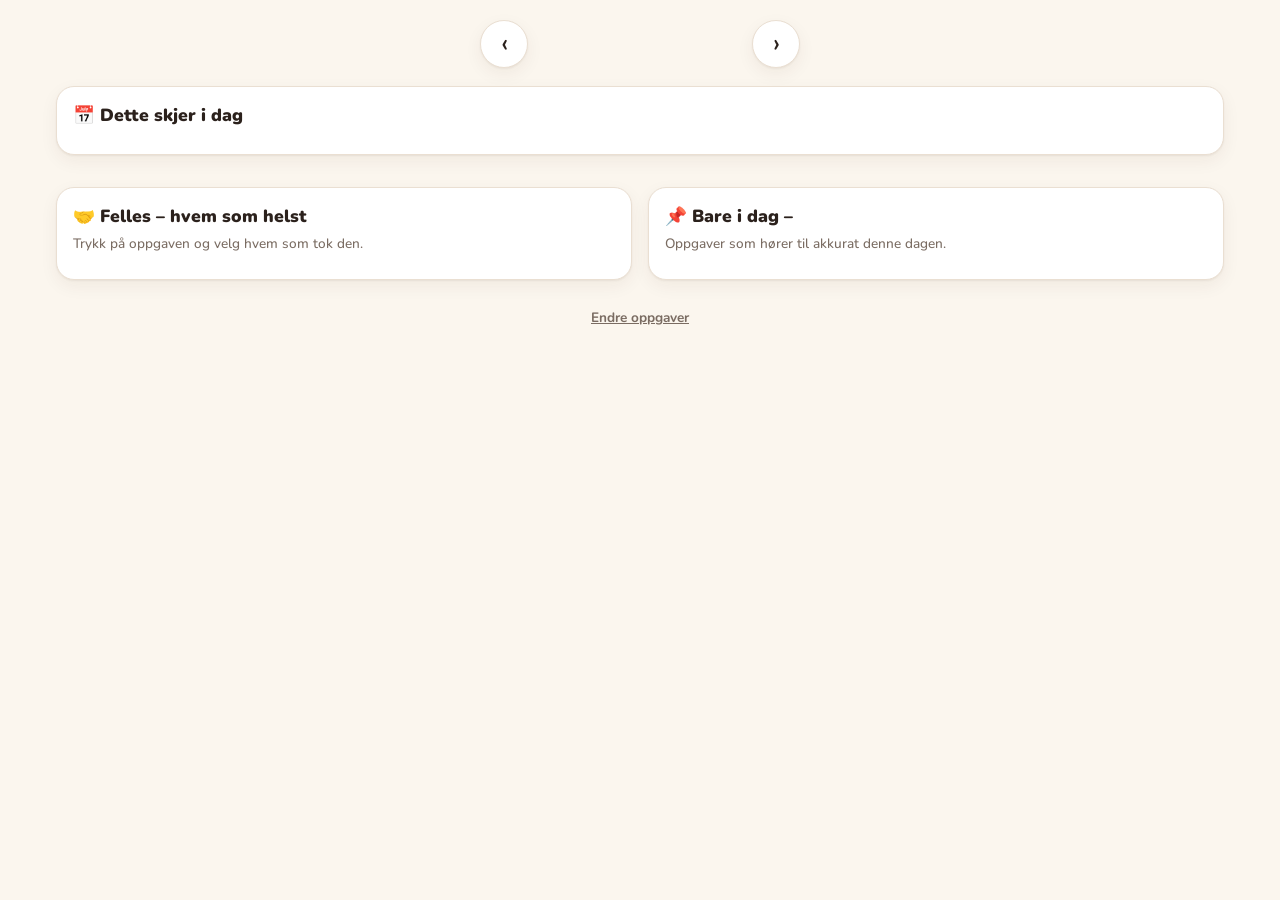
==== public/index.html @ 6630c7cd "Familieoppgaver: oppgavetavle med dagens kalender Co-Authored-By: Claude Opus 5.5 <noreply@anthropic" ====
<!doctype html>
<html lang="no">
<head>
<meta charset="utf-8">
<meta name="viewport" content="width=device-width, initial-scale=1, viewport-fit=cover">
<meta name="theme-color" content="#FBF6EE">
<meta name="apple-mobile-web-app-capable" content="yes">
<meta name="apple-mobile-web-app-title" content="Oppgaver">
<title>Dagens oppgaver</title>
<link rel="icon" href="icon.svg" type="image/svg+xml">
<link rel="preconnect" href="https://fonts.googleapis.com">
<link rel="stylesheet" href="https://fonts.googleapis.com/css2?family=Nunito:wght@500;700;800;900&display=swap">
<link rel="stylesheet" href="style.css?v=1">
</head>
<body>
<header class="topp">
  <button class="nav" id="forrige" aria-label="Forrige dag">‹</button>
  <div class="dato">
    <div class="ukedag" id="ukedag"></div>
    <div class="datotekst" id="datotekst"></div>
  </div>
  <button class="nav" id="neste" aria-label="Neste dag">›</button>
  <button class="idag" id="idag" hidden>Til i dag</button>
</header>

<div class="bursdag" id="bursdag" hidden></div>

<section class="kort kalender" aria-labelledby="kal-tittel">
  <div class="kort-hode">
    <h2 id="kal-tittel">📅 <span id="kal-overskrift">Dette skjer i dag</span></h2>
    <span class="liten" id="kal-oppdatert"></span>
  </div>
  <div id="heldag" class="heldag"></div>
  <ol id="avtaler" class="avtaler"></ol>
</section>

<main class="barn" id="barn"></main>

<section class="bunn">
  <div class="kort halv">
    <div class="kort-hode"><h2>🤝 Felles – hvem som helst</h2><span class="liten" id="felles-teller"></span></div>
    <p class="hint">Trykk på oppgaven og velg hvem som tok den.</p>
    <ul class="liste" id="felles"></ul>
  </div>
  <div class="kort halv">
    <div class="kort-hode"><h2>📌 Bare i dag – <span id="dagnavn"></span></h2><span class="liten" id="dag-teller"></span></div>
    <p class="hint">Oppgaver som hører til akkurat denne dagen.</p>
    <ul class="liste" id="dagens"></ul>
  </div>
</section>

<footer class="fot"><a href="/admin">Endre oppgaver</a></footer>

<div class="velger" id="velger" hidden>
  <div class="velger-boks" role="dialog" aria-modal="true" aria-labelledby="velger-tittel">
    <div class="velger-tittel" id="velger-tittel">Hvem tok den?</div>
    <div class="velger-oppgave" id="velger-oppgave"></div>
    <div class="velger-knapper" id="velger-knapper"></div>
    <button class="avbryt" id="velger-avbryt">Avbryt</button>
  </div>
</div>

<script src="app.js?v=1"></script>
</body>
</html>
---- public/style.css ----
:root {
  --bg: #FBF6EE;
  --kort: #FFFFFF;
  --tekst: #2B211C;
  --dempet: #7A6C62;
  --linje: #EADFD2;
  --flate: #F5EDE2;
  --felles: #B9853F;
  --ok: #3E9A5B;
  --skygge: 0 1px 2px rgba(60, 40, 20, .06), 0 6px 18px rgba(60, 40, 20, .06);
  --r: 18px;
}
@media (prefers-color-scheme: dark) {
  :root:not([data-theme="light"]) {
    --bg: #1A1614; --kort: #26201C; --tekst: #F3ECE4; --dempet: #A89B90;
    --linje: #3A312B; --flate: #302823; --skygge: none;
  }
}
:root[data-theme="dark"] {
  --bg: #1A1614; --kort: #26201C; --tekst: #F3ECE4; --dempet: #A89B90;
  --linje: #3A312B; --flate: #302823; --skygge: none;
}

* { box-sizing: border-box; }
html { -webkit-text-size-adjust: 100%; }
body {
  margin: 0; background: var(--bg); color: var(--tekst);
  font: 500 17px/1.4 Nunito, system-ui, -apple-system, sans-serif;
  padding: max(16px, env(safe-area-inset-top)) 16px max(24px, env(safe-area-inset-bottom));
  max-width: 1200px; margin-inline: auto;
}
h2 { font-size: 1.1rem; font-weight: 900; margin: 0; }
button { font: inherit; color: inherit; cursor: pointer; }

/* Topp */
.topp { display: flex; align-items: center; justify-content: center; gap: 12px; flex-wrap: wrap; margin: 4px 0 18px; }
.dato { text-align: center; min-width: 200px; }
.ukedag { font-size: 2.2rem; font-weight: 900; line-height: 1.05; }
.datotekst { color: var(--dempet); font-weight: 700; }
.nav { width: 48px; height: 48px; border-radius: 50%; border: 1px solid var(--linje); background: var(--kort); font-size: 1.7rem; line-height: 1; box-shadow: var(--skygge); }
.idag { flex-basis: 100%; max-width: 160px; border: 0; background: var(--tekst); color: var(--bg); border-radius: 999px; padding: 8px 16px; font-weight: 800; }

.bursdag { text-align: center; font-weight: 900; font-size: 1.25rem; background: linear-gradient(90deg, #FFE6A8, #FFD1DC, #CFE8FF); color: #2B211C; border-radius: var(--r); padding: 14px; margin-bottom: 16px; }

/* Kort */
.kort { background: var(--kort); border-radius: var(--r); box-shadow: var(--skygge); border: 1px solid var(--linje); padding: 16px; }
.kort-hode { display: flex; flex-wrap: wrap; align-items: baseline; justify-content: space-between; gap: 8px; margin-bottom: 10px; }
.liten { font-size: .8rem; color: var(--dempet); font-weight: 700; white-space: nowrap; }
.hint { margin: -4px 0 10px; font-size: .85rem; color: var(--dempet); }

/* Kalender */
.kalender { margin-bottom: 16px; }
.heldag { display: flex; flex-wrap: wrap; gap: 6px; }
.heldag:not(:empty) { margin-bottom: 10px; }
.heldag span { border-radius: 999px; padding: 4px 12px; font-weight: 800; font-size: .9rem; color: #fff; }
.avtaler { list-style: none; margin: 0; padding: 0; display: grid; gap: 6px; }
.avtale { display: grid; grid-template-columns: 96px 1fr; gap: 10px; align-items: center; padding: 8px 10px; border-radius: 12px; background: var(--flate); border-left: 5px solid var(--farge); }
.avtale.ferdig { opacity: .45; }
.avtale.naa { outline: 2px solid var(--farge); }
.tid { font-weight: 900; font-variant-numeric: tabular-nums; }
.hva { font-weight: 800; }
.hvem { display: inline-block; font-size: .75rem; font-weight: 900; color: #fff; background: var(--farge); border-radius: 999px; padding: 1px 8px; margin-left: 6px; vertical-align: 2px; }
.sted { display: block; font-size: .85rem; color: var(--dempet); font-weight: 600; }
.tomt { color: var(--dempet); font-weight: 700; padding: 6px 2px; }

/* Barn */
.barn { display: grid; grid-template-columns: repeat(3, 1fr); gap: 16px; margin-bottom: 16px; }
.kolonne { border-top: 6px solid var(--farge); display: flex; flex-direction: column; }
.kolonne-hode { display: flex; align-items: center; gap: 10px; margin-bottom: 4px; }
.navn { font-size: 1.5rem; font-weight: 900; color: var(--farge); flex: 1; }
.borte-knapp { border: 1px solid var(--linje); background: transparent; border-radius: 999px; padding: 4px 10px; font-size: .8rem; font-weight: 800; color: var(--dempet); }
.fremdrift { height: 10px; border-radius: 999px; background: var(--flate); overflow: hidden; margin: 6px 0 4px; }
.fremdrift div { height: 100%; background: var(--farge); border-radius: 999px; transition: width .35s ease; }
.teller { font-size: .85rem; color: var(--dempet); font-weight: 800; margin-bottom: 10px; }
.kolonne.alt-ferdig .teller { color: var(--farge); }
.kolonne.borte .liste, .kolonne.borte .fremdrift, .kolonne.borte .teller { display: none; }
.kolonne.borte { opacity: .6; }
.borte-tekst { display: none; color: var(--dempet); font-weight: 700; padding: 8px 0; }
.kolonne.borte .borte-tekst { display: block; }

/* Oppgaver */
.liste { list-style: none; margin: 0; padding: 0; display: grid; gap: 8px; }
.oppgave {
  width: 100%; display: flex; align-items: center; gap: 12px; text-align: left;
  min-height: 56px; padding: 10px 12px; border-radius: 14px;
  border: 2px solid var(--linje); background: var(--kort);
  transition: background .15s, border-color .15s, transform .08s;
  -webkit-tap-highlight-color: transparent;
}
.oppgave:active { transform: scale(.98); }
.boks { flex: none; width: 30px; height: 30px; border-radius: 50%; border: 3px solid var(--farge, var(--felles)); display: grid; place-items: center; font-size: 1rem; font-weight: 900; color: #fff; }
.emoji { font-size: 1.35rem; flex: none; }
.tittel { flex: 1; font-weight: 800; }
.merke { font-size: .75rem; font-weight: 900; color: #fff; background: var(--farge, var(--felles)); border-radius: 999px; padding: 2px 9px; white-space: nowrap; }
.oppgave.gjort { background: var(--flate); border-color: transparent; }
.oppgave.gjort .boks { background: var(--farge, var(--felles)); }
.oppgave.gjort .tittel { text-decoration: line-through; text-decoration-thickness: 2px; color: var(--dempet); }
.oppgave.gjort .emoji { filter: grayscale(1); opacity: .6; }

.ferdig-melding { display: none; text-align: center; font-weight: 900; color: var(--farge); padding: 12px 0 2px; font-size: 1.1rem; }
.kolonne.alt-ferdig .ferdig-melding { display: block; animation: hopp .5s ease; }
@keyframes hopp { 0% { transform: scale(.6); opacity: 0; } 70% { transform: scale(1.1); } 100% { transform: scale(1); opacity: 1; } }

/* Bunn */
.bunn { display: grid; grid-template-columns: 1fr 1fr; gap: 16px; }

.fot { text-align: center; margin-top: 28px; font-size: .85rem; }
.fot a { color: var(--dempet); font-weight: 700; }

/* Hvem-velger */
.velger { position: fixed; inset: 0; background: rgba(20, 12, 8, .45); display: grid; place-items: center; padding: 16px; z-index: 10; }
.velger[hidden] { display: none; }
.velger-boks { background: var(--kort); border-radius: 22px; padding: 22px; width: 100%; max-width: 380px; text-align: center; box-shadow: 0 20px 50px rgba(0,0,0,.25); }
.velger-tittel { font-weight: 900; font-size: 1.3rem; }
.velger-oppgave { color: var(--dempet); font-weight: 700; margin: 4px 0 16px; }
.velger-knapper { display: grid; gap: 10px; }
.velger-knapper button { border: 0; border-radius: 14px; padding: 14px; font-weight: 900; font-size: 1.15rem; color: #fff; background: var(--farge); }
.avbryt { margin-top: 12px; background: none; border: 0; color: var(--dempet); font-weight: 800; padding: 8px; }

@media (max-width: 900px) {
  .barn { grid-template-columns: 1fr; }
  .bunn { grid-template-columns: 1fr; }
}
@media (max-width: 480px) {
  body { font-size: 16px; }
  .ukedag { font-size: 1.8rem; }
  .dato { min-width: 0; flex: 1; }
  .avtale { grid-template-columns: 74px 1fr; padding: 8px; }
  .kort { padding: 14px; }
}
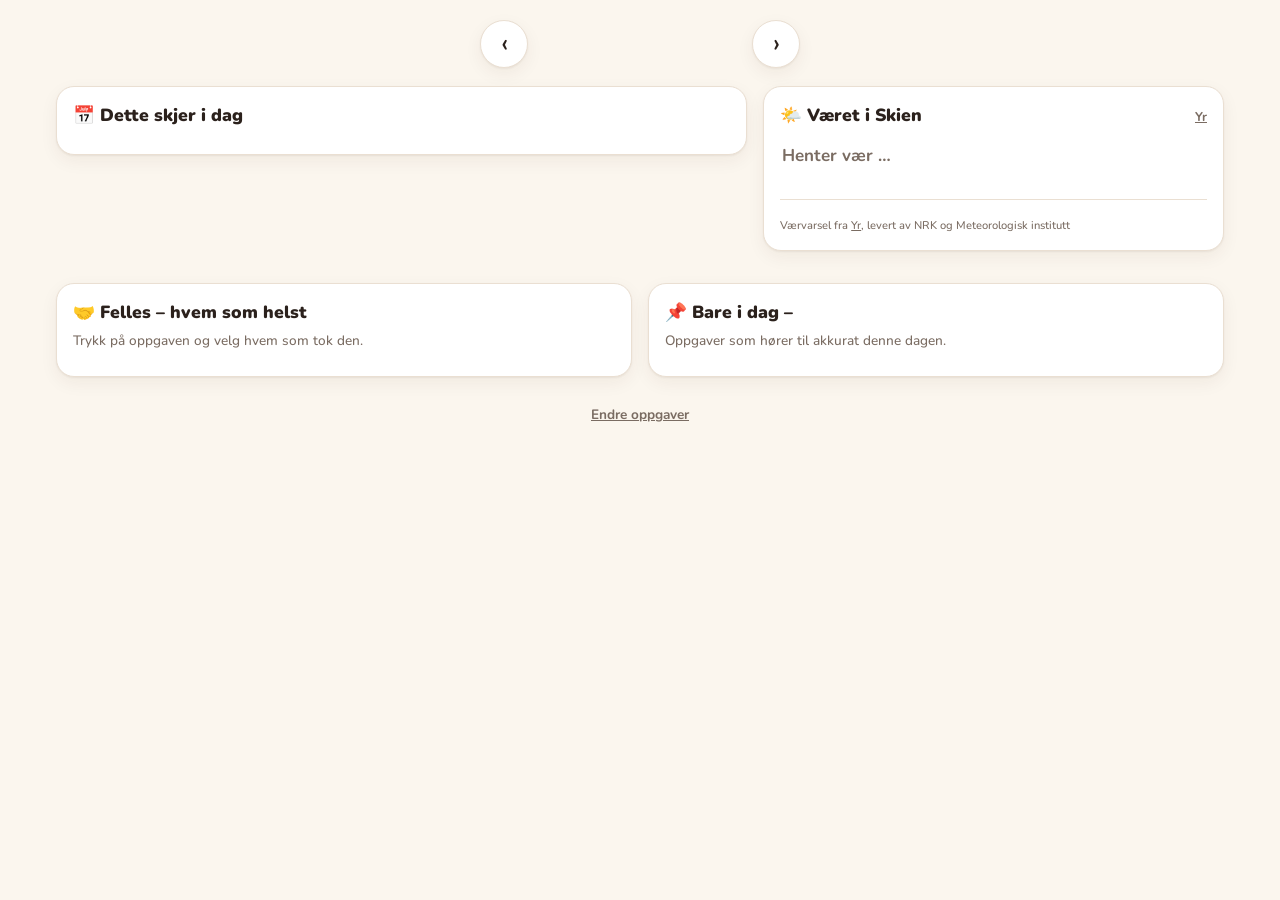
==== commit 80e81f4d: "Vær fra Yr, tilgangskode utenfor hjemmenett, sync med Påminnelser Co-Authored-By: Claude Opus 5.5 <n" ====
--- a/public/index.html
+++ b/public/index.html
@@ -10,7 +10,7 @@
 <link rel="icon" href="icon.svg" type="image/svg+xml">
 <link rel="preconnect" href="https://fonts.googleapis.com">
 <link rel="stylesheet" href="https://fonts.googleapis.com/css2?family=Nunito:wght@500;700;800;900&display=swap">
-<link rel="stylesheet" href="style.css?v=1">
+<link rel="stylesheet" href="style.css?v=2">
 </head>
 <body>
 <header class="topp">
@@ -25,6 +25,18 @@
 
 <div class="bursdag" id="bursdag" hidden></div>
 
+<div class="toppkort">
+<section class="kort vaer" aria-labelledby="vaer-tittel">
+  <div class="kort-hode">
+    <h2 id="vaer-tittel">🌤️ Været i Skien</h2>
+    <a class="liten" href="https://www.yr.no/nb/v%C3%A6rvarsel/daglig-tabell/1-2381033/Norge/Vestfold%20og%20Telemark/Skien/Skien" target="_blank" rel="noopener">Yr</a>
+  </div>
+  <div class="vaer-naa" id="vaer-naa"><span class="tomt">Henter vær …</span></div>
+  <div class="vaer-tips" id="vaer-tips" hidden></div>
+  <ol class="vaer-timer" id="vaer-timer"></ol>
+  <ol class="vaer-dager" id="vaer-dager"></ol>
+  <div class="kreditt">Værvarsel fra <a href="https://www.yr.no" target="_blank" rel="noopener">Yr</a>, levert av NRK og Meteorologisk institutt</div>
+</section>
 <section class="kort kalender" aria-labelledby="kal-tittel">
   <div class="kort-hode">
     <h2 id="kal-tittel">📅 <span id="kal-overskrift">Dette skjer i dag</span></h2>
@@ -33,6 +45,7 @@
   <div id="heldag" class="heldag"></div>
   <ol id="avtaler" class="avtaler"></ol>
 </section>
+</div>
 
 <main class="barn" id="barn"></main>
 
@@ -60,6 +73,6 @@
   </div>
 </div>
 
-<script src="app.js?v=1"></script>
+<script src="app.js?v=2"></script>
 </body>
 </html>
--- a/public/style.css
+++ b/public/style.css
@@ -5,7 +5,7 @@
   --dempet: #7A6C62;
   --linje: #EADFD2;
   --flate: #F5EDE2;
-  --felles: #B9853F;
+  --felles: #8A6BB8;
   --ok: #3E9A5B;
   --skygge: 0 1px 2px rgba(60, 40, 20, .06), 0 6px 18px rgba(60, 40, 20, .06);
   --r: 18px;
@@ -49,7 +49,7 @@
 .hint { margin: -4px 0 10px; font-size: .85rem; color: var(--dempet); }
 
 /* Kalender */
-.kalender { margin-bottom: 16px; }
+.kalender { grid-area: kal; }
 .heldag { display: flex; flex-wrap: wrap; gap: 6px; }
 .heldag:not(:empty) { margin-bottom: 10px; }
 .heldag span { border-radius: 999px; padding: 4px 12px; font-weight: 800; font-size: .9rem; color: #fff; }
@@ -128,3 +128,30 @@
   .avtale { grid-template-columns: 74px 1fr; padding: 8px; }
   .kort { padding: 14px; }
 }
+
+/* Toppkort: kalender + vær */
+.toppkort { display: grid; grid-template-columns: 1.5fr 1fr; grid-template-areas: "kal vaer"; gap: 16px; margin-bottom: 16px; align-items: start; }
+.vaer { grid-area: vaer; }
+.toppkort > *, .barn > *, .bunn > * { min-width: 0; }
+.vaer-naa { display: flex; align-items: center; gap: 12px; }
+.vaer-naa img { width: 64px; height: 64px; }
+.grader { font-size: 2.6rem; font-weight: 900; line-height: 1; }
+.grader.kald, .vaer-timer .kald, .vaer-dager .kald { color: #3B78C2; }
+.grader.varm, .vaer-timer .varm, .vaer-dager .varm { color: #D2452F; }
+.vaer-detalj { font-size: .85rem; color: var(--dempet); font-weight: 700; }
+.vaer-tips { margin: 10px 0 0; padding: 8px 12px; border-radius: 12px; background: var(--flate); font-weight: 800; font-size: .95rem; }
+.vaer-timer { list-style: none; margin: 12px 0 0; padding: 0 0 4px; display: flex; gap: 4px; overflow-x: auto; scrollbar-width: none; }
+.vaer-timer::-webkit-scrollbar { display: none; }
+.vaer-timer li { flex: 1 0 44px; text-align: center; font-size: .8rem; font-weight: 800; }
+.vaer-timer img { width: 30px; height: 30px; display: block; margin: 2px auto; }
+.vaer-timer .kl { color: var(--dempet); }
+.regn { color: #3B78C2; font-size: .7rem; min-height: 1em; }
+.vaer-dager { list-style: none; margin: 10px 0 0; padding: 8px 0 0; border-top: 1px solid var(--linje); display: grid; gap: 2px; }
+.vaer-dager li { display: grid; grid-template-columns: 1fr 30px 86px 52px; align-items: center; gap: 6px; font-weight: 800; font-size: .9rem; }
+.vaer-dager img { width: 28px; height: 28px; }
+.vaer-dager .mm { color: #3B78C2; font-size: .8rem; text-align: right; }
+.kreditt { margin-top: 10px; font-size: .7rem; color: var(--dempet); }
+.kreditt a, .vaer a.liten { color: var(--dempet); }
+@media (max-width: 900px) {
+  .toppkort { grid-template-columns: 1fr; grid-template-areas: "vaer" "kal"; }
+}
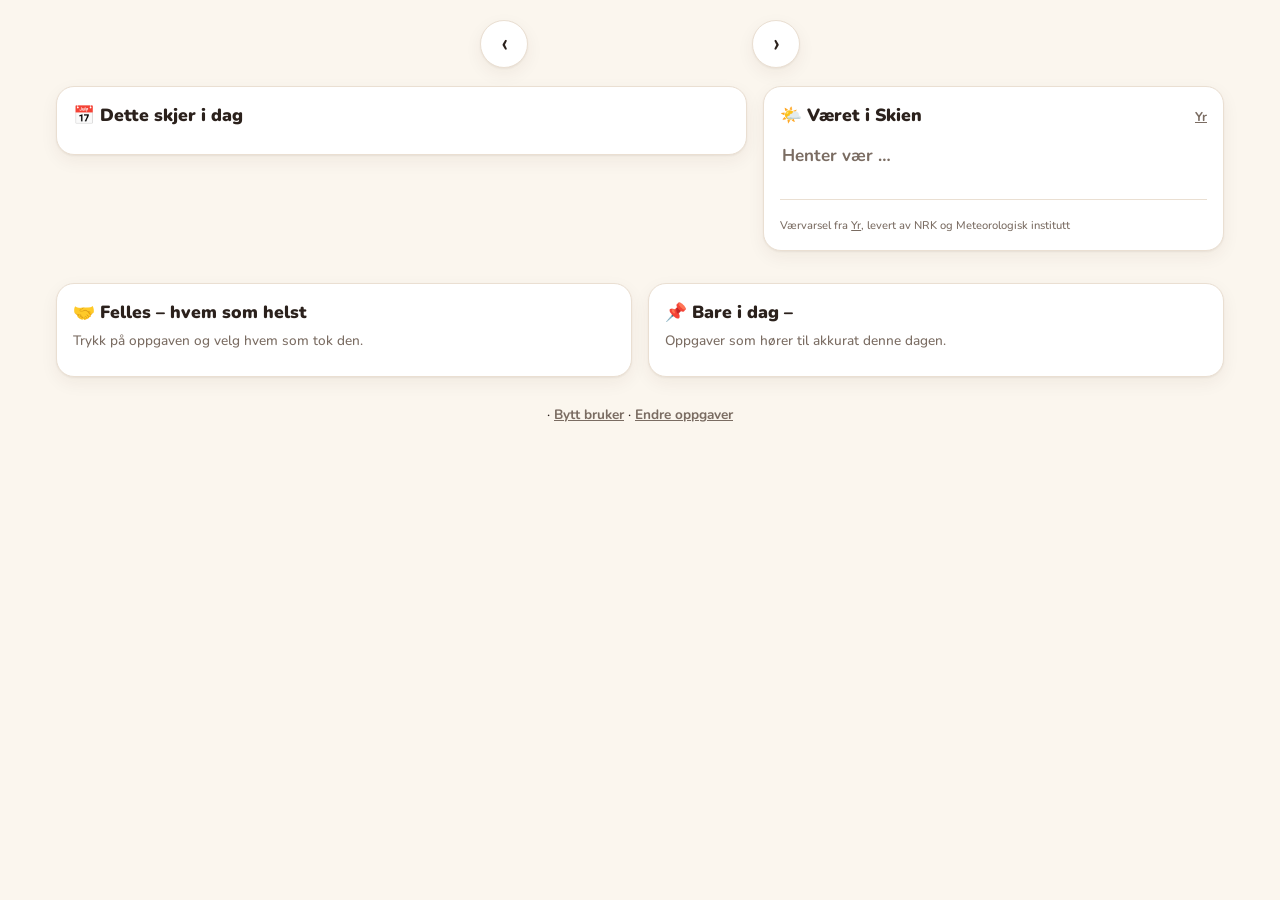
==== commit 260c4425: "Egen kode per barn + foreldrekode, bytt bruker, felles settes på innlogget barn Co-Authored-By: Clau" ====
--- a/public/index.html
+++ b/public/index.html
@@ -10,7 +10,7 @@
 <link rel="icon" href="icon.svg" type="image/svg+xml">
 <link rel="preconnect" href="https://fonts.googleapis.com">
 <link rel="stylesheet" href="https://fonts.googleapis.com/css2?family=Nunito:wght@500;700;800;900&display=swap">
-<link rel="stylesheet" href="style.css?v=2">
+<link rel="stylesheet" href="style.css?v=3">
 </head>
 <body>
 <header class="topp">
@@ -62,7 +62,7 @@
   </div>
 </section>
 
-<footer class="fot"><a href="/admin">Endre oppgaver</a></footer>
+<footer class="fot"><span id="meg"></span> · <a href="#" id="loggut">Bytt bruker</a> · <a href="/admin">Endre oppgaver</a></footer>
 
 <div class="velger" id="velger" hidden>
   <div class="velger-boks" role="dialog" aria-modal="true" aria-labelledby="velger-tittel">
@@ -73,6 +73,6 @@
   </div>
 </div>
 
-<script src="app.js?v=2"></script>
+<script src="app.js?v=3"></script>
 </body>
 </html>
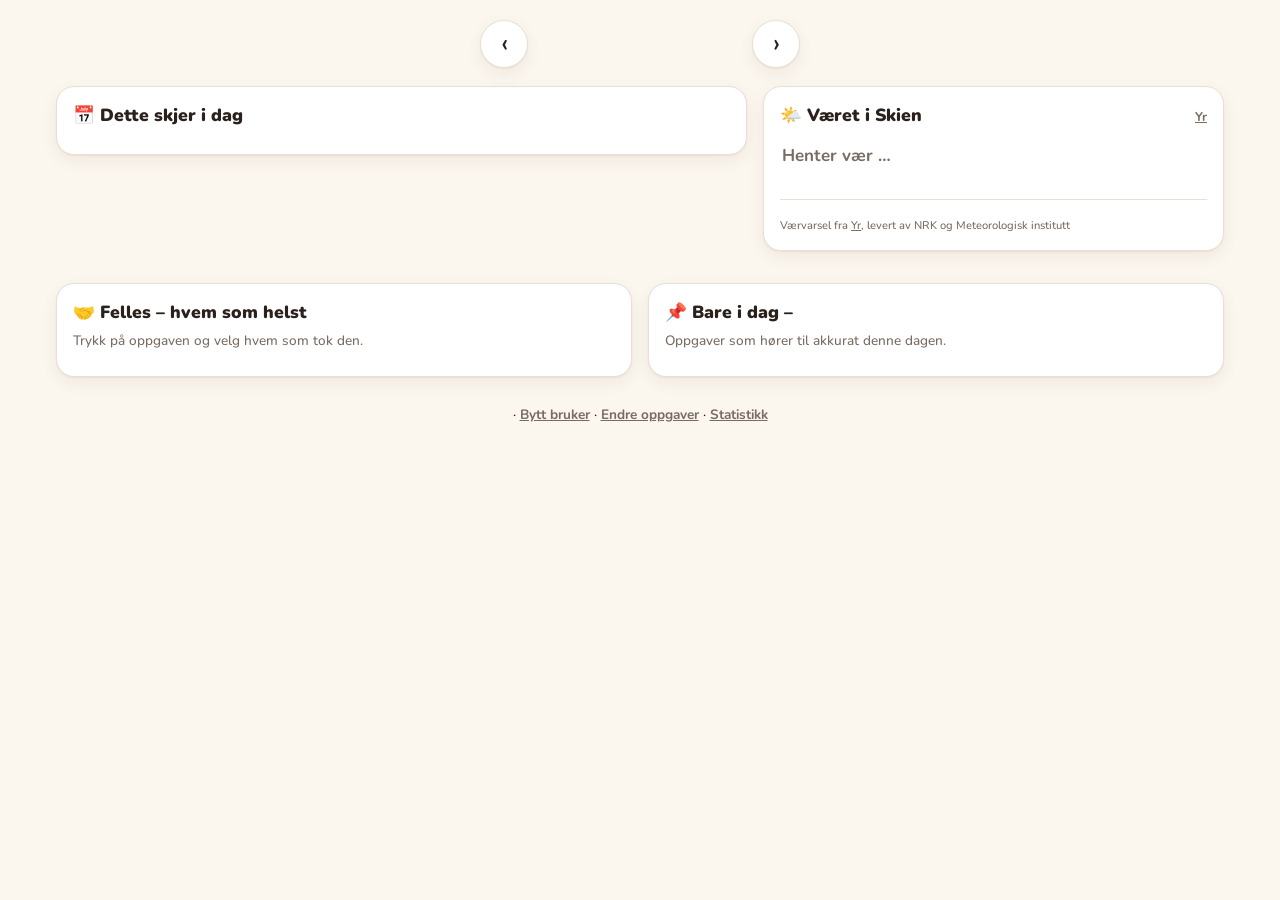
==== commit 63dd6768: "Fravær fra Fellesplan (barneuke/pappa), statistikkside, tidspunkt på avkrysninger Co-Authored-By: Cl" ====
--- a/public/index.html
+++ b/public/index.html
@@ -62,7 +62,7 @@
   </div>
 </section>
 
-<footer class="fot"><span id="meg"></span> · <a href="#" id="loggut">Bytt bruker</a> · <a href="/admin">Endre oppgaver</a></footer>
+<footer class="fot"><span id="meg"></span> · <a href="#" id="loggut">Bytt bruker</a> · <a href="/admin">Endre oppgaver</a> · <a href="/statistikk">Statistikk</a></footer>
 
 <div class="velger" id="velger" hidden>
   <div class="velger-boks" role="dialog" aria-modal="true" aria-labelledby="velger-tittel">
@@ -73,6 +73,6 @@
   </div>
 </div>
 
-<script src="app.js?v=3"></script>
+<script src="app.js?v=4"></script>
 </body>
 </html>
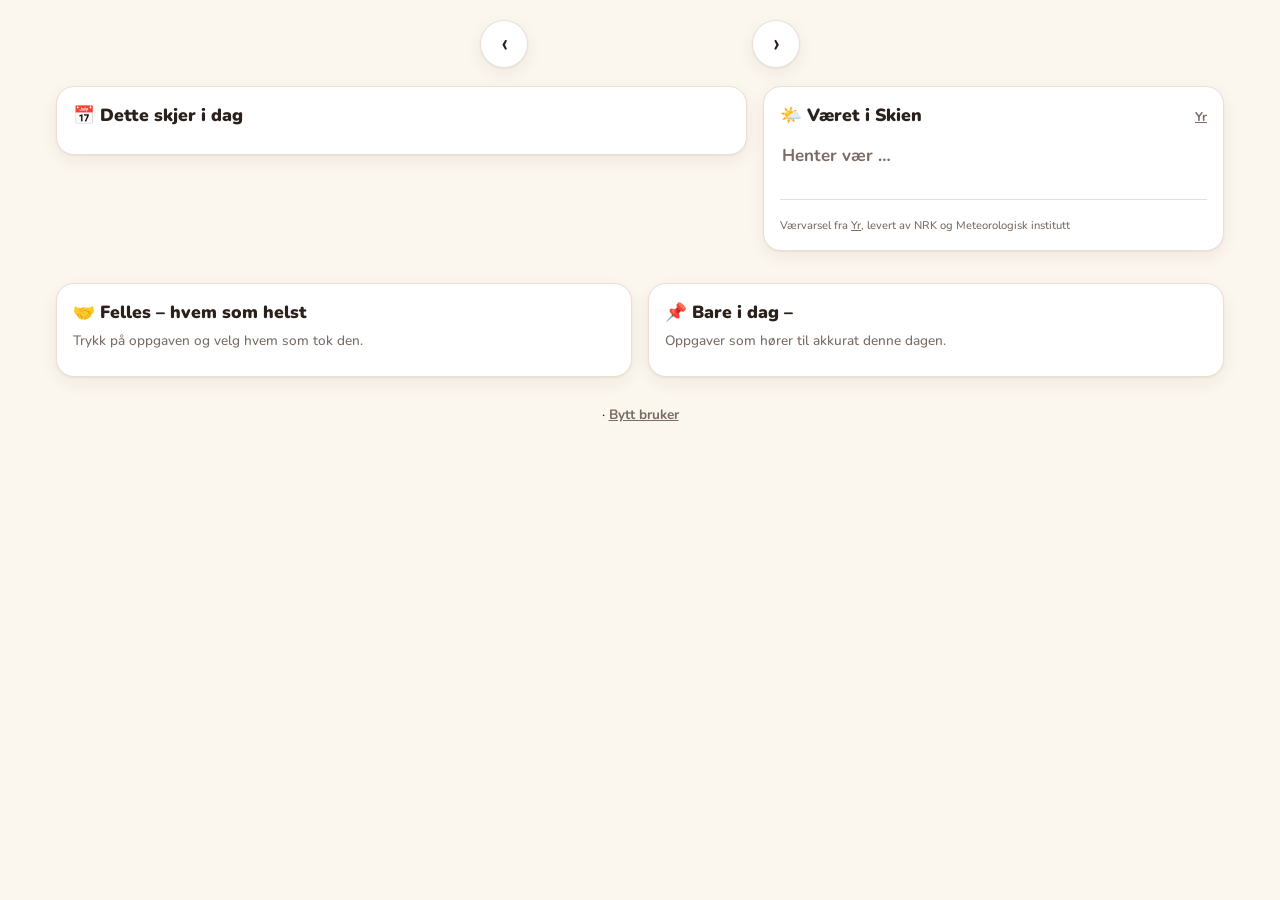
==== commit e35f6c02: "Samvær for Bastian, bosted i statistikk, periodebla, egne barnesider med tema Co-Authored-By: Claude" ====
--- a/public/index.html
+++ b/public/index.html
@@ -10,9 +10,10 @@
 <link rel="icon" href="icon.svg" type="image/svg+xml">
 <link rel="preconnect" href="https://fonts.googleapis.com">
 <link rel="stylesheet" href="https://fonts.googleapis.com/css2?family=Nunito:wght@500;700;800;900&display=swap">
-<link rel="stylesheet" href="style.css?v=3">
+<link rel="stylesheet" href="style.css?v=4">
 </head>
 <body>
+<div class="hilsen" id="hilsen" hidden></div>
 <header class="topp">
   <button class="nav" id="forrige" aria-label="Forrige dag">‹</button>
   <div class="dato">
@@ -24,6 +25,13 @@
 </header>
 
 <div class="bursdag" id="bursdag" hidden></div>
+
+<section class="kort min" id="min" hidden>
+  <div class="kort-hode"><h2 id="min-tittel">Dine oppgaver</h2><span class="liten" id="min-teller"></span></div>
+  <div class="fremdrift"><div id="min-frem"></div></div>
+  <ul class="liste" id="min-liste"></ul>
+  <div class="min-ferdig" id="min-ferdig" hidden></div>
+</section>
 
 <div class="toppkort">
 <section class="kort vaer" aria-labelledby="vaer-tittel">
@@ -47,6 +55,8 @@
 </section>
 </div>
 
+
+
 <main class="barn" id="barn"></main>
 
 <section class="bunn">
@@ -55,14 +65,14 @@
     <p class="hint">Trykk på oppgaven og velg hvem som tok den.</p>
     <ul class="liste" id="felles"></ul>
   </div>
-  <div class="kort halv">
+  <div class="kort halv" id="dagens-kort">
     <div class="kort-hode"><h2>📌 Bare i dag – <span id="dagnavn"></span></h2><span class="liten" id="dag-teller"></span></div>
     <p class="hint">Oppgaver som hører til akkurat denne dagen.</p>
     <ul class="liste" id="dagens"></ul>
   </div>
 </section>
 
-<footer class="fot"><span id="meg"></span> · <a href="#" id="loggut">Bytt bruker</a> · <a href="/admin">Endre oppgaver</a> · <a href="/statistikk">Statistikk</a></footer>
+<footer class="fot"><span id="meg"></span> · <a href="#" id="visning" hidden></a> <a href="#" id="loggut">Bytt bruker</a><span id="foreldrelenker" hidden> · <a href="/admin">Endre oppgaver</a> · <a href="/statistikk">Statistikk</a></span></footer>
 
 <div class="velger" id="velger" hidden>
   <div class="velger-boks" role="dialog" aria-modal="true" aria-labelledby="velger-tittel">
@@ -73,6 +83,6 @@
   </div>
 </div>
 
-<script src="app.js?v=4"></script>
+<script src="app.js?v=5"></script>
 </body>
 </html>
--- a/public/style.css
+++ b/public/style.css
@@ -38,7 +38,7 @@
 .ukedag { font-size: 2.2rem; font-weight: 900; line-height: 1.05; }
 .datotekst { color: var(--dempet); font-weight: 700; }
 .nav { width: 48px; height: 48px; border-radius: 50%; border: 1px solid var(--linje); background: var(--kort); font-size: 1.7rem; line-height: 1; box-shadow: var(--skygge); }
-.idag { flex-basis: 100%; max-width: 160px; border: 0; background: var(--tekst); color: var(--bg); border-radius: 999px; padding: 8px 16px; font-weight: 800; }
+.idag { order: 3; flex: 0 0 100%; border: 0; background: none; color: inherit; text-decoration: underline; text-underline-offset: 3px; padding: 2px; font-weight: 800; }
 
 .bursdag { text-align: center; font-weight: 900; font-size: 1.25rem; background: linear-gradient(90deg, #FFE6A8, #FFD1DC, #CFE8FF); color: #2B211C; border-radius: var(--r); padding: 14px; margin-bottom: 16px; }
 
@@ -155,3 +155,18 @@
 @media (max-width: 900px) {
   .toppkort { grid-template-columns: 1fr; grid-template-areas: "vaer" "kal"; }
 }
+
+/* Barnets egen side – tema-bakgrunn */
+body.personlig {
+  background: linear-gradient(rgba(15, 10, 8, .35), rgba(15, 10, 8, .55)), var(--bilde) center / cover fixed, #1A1614;
+}
+body.personlig .topp, body.personlig .hilsen { color: #fff; text-shadow: 0 2px 12px rgba(0, 0, 0, .55); }
+body.personlig .datotekst { color: rgba(255, 255, 255, .85); }
+body.personlig .fot, body.personlig .fot a { color: rgba(255, 255, 255, .85); text-shadow: 0 1px 6px rgba(0, 0, 0, .6); }
+body.personlig .kort { background: color-mix(in srgb, var(--kort) 92%, transparent); backdrop-filter: blur(8px); -webkit-backdrop-filter: blur(8px); }
+.hilsen { text-align: center; font-size: 2rem; font-weight: 900; margin: 6px 0 -6px; }
+.min { border-top: 6px solid var(--farge); margin-bottom: 16px; }
+.min h2 { font-size: 1.35rem; color: var(--farge); }
+.min .oppgave { min-height: 64px; font-size: 1.1rem; }
+.min-ferdig { text-align: center; font-weight: 900; font-size: 1.2rem; color: var(--farge); padding: 14px 0 4px; }
+@media (max-width: 480px) { .hilsen { font-size: 1.6rem; } }
